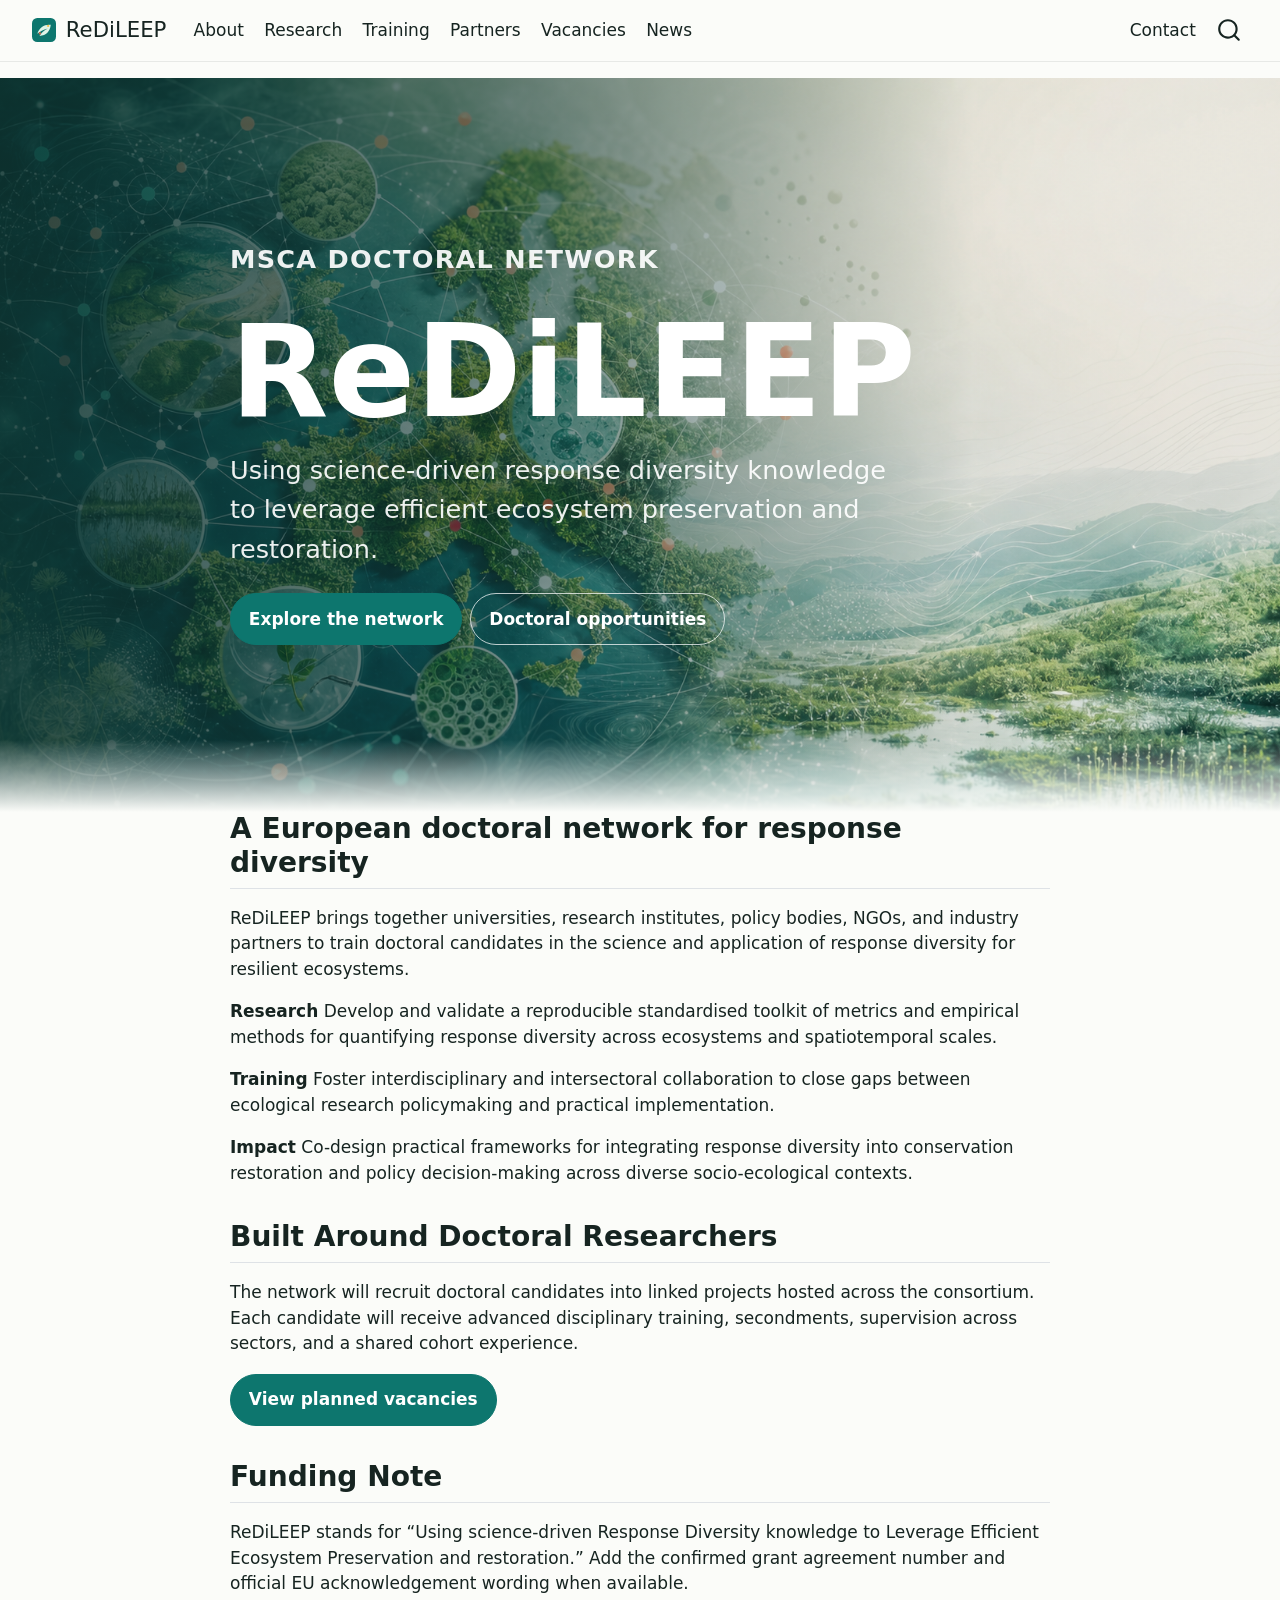
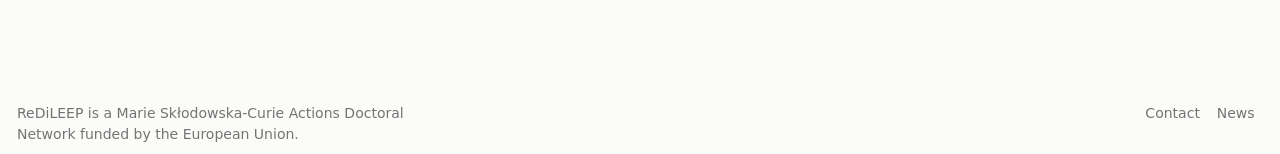
==== index.html @ 951e78fd "deploy: 52d6a5489ffa9ecd8401fdd044d159d2026a8891" ====
<!DOCTYPE html>
<html xmlns="http://www.w3.org/1999/xhtml" lang="en" xml:lang="en"><head>

<meta charset="utf-8">
<meta name="generator" content="quarto-1.9.38">

<meta name="viewport" content="width=device-width, initial-scale=1.0, user-scalable=yes">

<meta name="description" content="A funded MSCA Doctoral Network using response diversity knowledge to leverage efficient ecosystem preservation and restoration.">

<title>ReDiLEEP</title>
<style>
/* Default styles provided by pandoc.
** See https://pandoc.org/MANUAL.html#variables-for-html for config info.
*/
code{white-space: pre-wrap;}
span.smallcaps{font-variant: small-caps;}
div.columns{display: flex; gap: min(4vw, 1.5em);}
div.column{flex: auto; overflow-x: auto;}
div.hanging-indent{margin-left: 1.5em; text-indent: -1.5em;}
ul.task-list{list-style: none;}
ul.task-list li input[type="checkbox"] {
  width: 0.8em;
  margin: 0 0.8em 0.2em -1em; /* quarto-specific, see https://github.com/quarto-dev/quarto-cli/issues/4556 */ 
  vertical-align: middle;
}
</style>


<script src="site_libs/quarto-nav/quarto-nav.js"></script>
<script src="site_libs/clipboard/clipboard.min.js"></script>
<script src="site_libs/quarto-search/autocomplete.umd.js"></script>
<script src="site_libs/quarto-search/fuse.min.js"></script>
<script src="site_libs/quarto-search/quarto-search.js"></script>
<meta name="quarto:offset" content="./">
<link href="./assets/favicon.svg" rel="icon" type="image/svg+xml">
<script src="site_libs/quarto-html/quarto.js" type="module"></script>
<script src="site_libs/quarto-html/tabsets/tabsets.js" type="module"></script>
<script src="site_libs/quarto-html/popper.min.js"></script>
<script src="site_libs/quarto-html/tippy.umd.min.js"></script>
<script src="site_libs/quarto-html/anchor.min.js"></script>
<link href="site_libs/quarto-html/tippy.css" rel="stylesheet">
<link href="site_libs/quarto-html/quarto-syntax-highlighting-15634bcf2e68342d4ad2dfa704d543f6.css" rel="stylesheet" id="quarto-text-highlighting-styles">
<script src="site_libs/bootstrap/bootstrap.min.js"></script>
<link href="site_libs/bootstrap/bootstrap-icons.css" rel="stylesheet">
<link href="site_libs/bootstrap/bootstrap-260b7cdba94019fc39556eeddcb4f0ac.min.css" rel="stylesheet" append-hash="true" id="quarto-bootstrap" data-mode="light">
<script id="quarto-search-options" type="application/json">{
  "location": "navbar",
  "copy-button": false,
  "collapse-after": 3,
  "panel-placement": "end",
  "type": "overlay",
  "limit": 50,
  "keyboard-shortcut": [
    "f",
    "/",
    "s"
  ],
  "show-item-context": false,
  "language": {
    "search-no-results-text": "No results",
    "search-matching-documents-text": "matching documents",
    "search-copy-link-title": "Copy link to search",
    "search-hide-matches-text": "Hide additional matches",
    "search-more-match-text": "more match in this document",
    "search-more-matches-text": "more matches in this document",
    "search-clear-button-title": "Clear",
    "search-text-placeholder": "",
    "search-detached-cancel-button-title": "Cancel",
    "search-submit-button-title": "Submit",
    "search-label": "Search"
  }
}</script>
<style>html{ scroll-behavior: smooth; }</style>


</head>

<body class="nav-fixed quarto-light">

<div id="quarto-search-results"></div>
  <header id="quarto-header" class="headroom fixed-top">
    <nav class="navbar navbar-expand-lg " data-bs-theme="dark">
      <div class="navbar-container container-fluid">
      <div class="navbar-brand-container mx-auto">
    <a href="./index.html" class="navbar-brand navbar-brand-logo">
    <img src="./assets/favicon.svg" alt="" class="navbar-logo light-content">
    <img src="./assets/favicon.svg" alt="" class="navbar-logo dark-content">
    </a>
    <a class="navbar-brand" href="./index.html">
    <span class="navbar-title">ReDiLEEP</span>
    </a>
  </div>
            <div id="quarto-search" class="" title="Search"></div>
          <button class="navbar-toggler" type="button" data-bs-toggle="collapse" data-bs-target="#navbarCollapse" aria-controls="navbarCollapse" role="menu" aria-expanded="false" aria-label="Toggle navigation" onclick="if (window.quartoToggleHeadroom) { window.quartoToggleHeadroom(); }">
  <span class="navbar-toggler-icon"></span>
</button>
          <div class="collapse navbar-collapse" id="navbarCollapse">
            <ul class="navbar-nav navbar-nav-scroll me-auto">
  <li class="nav-item">
    <a class="nav-link" href="./about.html"> 
<span class="menu-text">About</span></a>
  </li>  
  <li class="nav-item">
    <a class="nav-link" href="./research.html"> 
<span class="menu-text">Research</span></a>
  </li>  
  <li class="nav-item">
    <a class="nav-link" href="./training.html"> 
<span class="menu-text">Training</span></a>
  </li>  
  <li class="nav-item">
    <a class="nav-link" href="./partners.html"> 
<span class="menu-text">Partners</span></a>
  </li>  
  <li class="nav-item">
    <a class="nav-link" href="./vacancies.html"> 
<span class="menu-text">Vacancies</span></a>
  </li>  
  <li class="nav-item">
    <a class="nav-link" href="./news.html"> 
<span class="menu-text">News</span></a>
  </li>  
</ul>
            <ul class="navbar-nav navbar-nav-scroll ms-auto">
  <li class="nav-item">
    <a class="nav-link" href="./contact.html"> 
<span class="menu-text">Contact</span></a>
  </li>  
</ul>
          </div> <!-- /navcollapse -->
            <div class="quarto-navbar-tools">
</div>
      </div> <!-- /container-fluid -->
    </nav>
</header>
<!-- content -->
<div id="quarto-content" class="quarto-container page-columns page-rows-contents page-layout-full page-navbar">
<!-- sidebar -->
<!-- margin-sidebar -->
    
<!-- main -->
<main class="content column-page" id="quarto-document-content">

<header id="title-block-header" class="quarto-title-block default">
<div class="quarto-title">
<h1 class="title">ReDiLEEP</h1>
</div>

<div>
  <div class="description">
    A funded MSCA Doctoral Network using response diversity knowledge to leverage efficient ecosystem preservation and restoration.
  </div>
</div>


<div class="quarto-title-meta column-page">

    
  
    
  </div>
  


</header>


<div class="hero">
<div class="hero-copy">
<div class="kicker">
<p>MSCA Doctoral Network</p>
</div>
<section id="redileep" class="level1">
<h1>ReDiLEEP</h1>
<p>Using science-driven response diversity knowledge to leverage efficient ecosystem preservation and restoration.</p>
<div class="hero-actions">
<p><a href="./about.html" class="btn btn-primary">Explore the network</a> <a href="./vacancies.html" class="btn btn-outline-light">Doctoral opportunities</a></p>
</div>
</section>
</div>
</div>
<section id="a-european-doctoral-network-for-response-diversity" class="level2">
<h2 class="anchored" data-anchor-id="a-european-doctoral-network-for-response-diversity">A European doctoral network for response diversity</h2>
<p>ReDiLEEP brings together universities, research institutes, policy bodies, NGOs, and industry partners to train doctoral candidates in the science and application of response diversity for resilient ecosystems.</p>
<p><strong>Research</strong> Develop and validate a reproducible standardised toolkit of metrics and empirical methods for quantifying response diversity across ecosystems and spatiotemporal scales.</p>
<p><strong>Training</strong> Foster interdisciplinary and intersectoral collaboration to close gaps between ecological research policymaking and practical implementation.</p>
<p><strong>Impact</strong> Co-design practical frameworks for integrating response diversity into conservation restoration and policy decision-making across diverse socio-ecological contexts.</p>
</section>
<section id="built-around-doctoral-researchers" class="level2">
<h2 class="anchored" data-anchor-id="built-around-doctoral-researchers">Built Around Doctoral Researchers</h2>
<p>The network will recruit doctoral candidates into linked projects hosted across the consortium. Each candidate will receive advanced disciplinary training, secondments, supervision across sectors, and a shared cohort experience.</p>
<p><a href="./vacancies.html" class="btn btn-primary">View planned vacancies</a></p>
</section>
<section id="funding-note" class="level2">
<h2 class="anchored" data-anchor-id="funding-note">Funding Note</h2>
<p>ReDiLEEP stands for “Using science-driven Response Diversity knowledge to Leverage Efficient Ecosystem Preservation and restoration.” Add the confirmed grant agreement number and official EU acknowledgement wording when available.</p>
</section>



</main> <!-- /main -->
<script id="quarto-html-after-body" type="application/javascript">
  window.document.addEventListener("DOMContentLoaded", function (event) {
    const icon = "";
    const anchorJS = new window.AnchorJS();
    anchorJS.options = {
      placement: 'right',
      icon: icon
    };
    anchorJS.add('.anchored');
    const isCodeAnnotation = (el) => {
      for (const clz of el.classList) {
        if (clz.startsWith('code-annotation-')) {                     
          return true;
        }
      }
      return false;
    }
    const onCopySuccess = function(e) {
      // button target
      const button = e.trigger;
      // don't keep focus
      button.blur();
      // flash "checked"
      button.classList.add('code-copy-button-checked');
      var currentTitle = button.getAttribute("title");
      button.setAttribute("title", "Copied!");
      let tooltip;
      if (window.bootstrap) {
        button.setAttribute("data-bs-toggle", "tooltip");
        button.setAttribute("data-bs-placement", "left");
        button.setAttribute("data-bs-title", "Copied!");
        tooltip = new bootstrap.Tooltip(button, 
          { trigger: "manual", 
            customClass: "code-copy-button-tooltip",
            offset: [0, -8]});
        tooltip.show();    
      }
      setTimeout(function() {
        if (tooltip) {
          tooltip.hide();
          button.removeAttribute("data-bs-title");
          button.removeAttribute("data-bs-toggle");
          button.removeAttribute("data-bs-placement");
        }
        button.setAttribute("title", currentTitle);
        button.classList.remove('code-copy-button-checked');
      }, 1000);
      // clear code selection
      e.clearSelection();
    }
    const getTextToCopy = function(trigger) {
      const outerScaffold = trigger.parentElement.cloneNode(true);
      const codeEl = outerScaffold.querySelector('code');
      for (const childEl of codeEl.children) {
        if (isCodeAnnotation(childEl)) {
          childEl.remove();
        }
      }
      return codeEl.innerText;
    }
    const clipboard = new window.ClipboardJS('.code-copy-button:not([data-in-quarto-modal])', {
      text: getTextToCopy
    });
    clipboard.on('success', onCopySuccess);
    if (window.document.getElementById('quarto-embedded-source-code-modal')) {
      const clipboardModal = new window.ClipboardJS('.code-copy-button[data-in-quarto-modal]', {
        text: getTextToCopy,
        container: window.document.getElementById('quarto-embedded-source-code-modal')
      });
      clipboardModal.on('success', onCopySuccess);
    }
      var localhostRegex = new RegExp(/^(?:http|https):\/\/localhost\:?[0-9]*\//);
      var mailtoRegex = new RegExp(/^mailto:/);
        var filterRegex = new RegExp("https:\/\/redileep\.eu");
      var isInternal = (href) => {
          return filterRegex.test(href) || localhostRegex.test(href) || mailtoRegex.test(href);
      }
      // Inspect non-navigation links and adorn them if external
     var links = window.document.querySelectorAll('a[href]:not(.nav-link):not(.navbar-brand):not(.toc-action):not(.sidebar-link):not(.sidebar-item-toggle):not(.pagination-link):not(.no-external):not([aria-hidden]):not(.dropdown-item):not(.quarto-navigation-tool):not(.about-link)');
      for (var i=0; i<links.length; i++) {
        const link = links[i];
        if (!isInternal(link.href)) {
          // undo the damage that might have been done by quarto-nav.js in the case of
          // links that we want to consider external
          if (link.dataset.originalHref !== undefined) {
            link.href = link.dataset.originalHref;
          }
            // target, if specified
            link.setAttribute("target", "_blank");
            if (link.getAttribute("rel") === null) {
              link.setAttribute("rel", "noopener");
            }
        }
      }
    function tippyHover(el, contentFn, onTriggerFn, onUntriggerFn) {
      const config = {
        allowHTML: true,
        maxWidth: 500,
        delay: 100,
        arrow: false,
        appendTo: function(el) {
            return el.parentElement;
        },
        interactive: true,
        interactiveBorder: 10,
        theme: 'quarto',
        placement: 'bottom-start',
      };
      if (contentFn) {
        config.content = contentFn;
      }
      if (onTriggerFn) {
        config.onTrigger = onTriggerFn;
      }
      if (onUntriggerFn) {
        config.onUntrigger = onUntriggerFn;
      }
      window.tippy(el, config); 
    }
    const noterefs = window.document.querySelectorAll('a[role="doc-noteref"]');
    for (var i=0; i<noterefs.length; i++) {
      const ref = noterefs[i];
      tippyHover(ref, function() {
        // use id or data attribute instead here
        let href = ref.getAttribute('data-footnote-href') || ref.getAttribute('href');
        try { href = new URL(href).hash; } catch {}
        const id = href.replace(/^#\/?/, "");
        const note = window.document.getElementById(id);
        if (note) {
          return note.innerHTML;
        } else {
          return "";
        }
      });
    }
    const xrefs = window.document.querySelectorAll('a.quarto-xref');
    const processXRef = (id, note) => {
      // Strip column container classes
      const stripColumnClz = (el) => {
        el.classList.remove("page-full", "page-columns");
        if (el.children) {
          for (const child of el.children) {
            stripColumnClz(child);
          }
        }
      }
      stripColumnClz(note)
      if (id === null || id.startsWith('sec-')) {
        // Special case sections, only their first couple elements
        const container = document.createElement("div");
        if (note.children && note.children.length > 2) {
          container.appendChild(note.children[0].cloneNode(true));
          for (let i = 1; i < note.children.length; i++) {
            const child = note.children[i];
            if (child.tagName === "P" && child.innerText === "") {
              continue;
            } else {
              container.appendChild(child.cloneNode(true));
              break;
            }
          }
          if (window.Quarto?.typesetMath) {
            window.Quarto.typesetMath(container);
          }
          return container.innerHTML
        } else {
          if (window.Quarto?.typesetMath) {
            window.Quarto.typesetMath(note);
          }
          return note.innerHTML;
        }
      } else {
        // Remove any anchor links if they are present
        const anchorLink = note.querySelector('a.anchorjs-link');
        if (anchorLink) {
          anchorLink.remove();
        }
        if (window.Quarto?.typesetMath) {
          window.Quarto.typesetMath(note);
        }
        if (note.classList.contains("callout")) {
          return note.outerHTML;
        } else {
          return note.innerHTML;
        }
      }
    }
    for (var i=0; i<xrefs.length; i++) {
      const xref = xrefs[i];
      tippyHover(xref, undefined, function(instance) {
        instance.disable();
        let url = xref.getAttribute('href');
        let hash = undefined; 
        if (url.startsWith('#')) {
          hash = url;
        } else {
          try { hash = new URL(url).hash; } catch {}
        }
        if (hash) {
          const id = hash.replace(/^#\/?/, "");
          const note = window.document.getElementById(id);
          if (note !== null) {
            try {
              const html = processXRef(id, note.cloneNode(true));
              instance.setContent(html);
            } finally {
              instance.enable();
              instance.show();
            }
          } else {
            // See if we can fetch this
            fetch(url.split('#')[0])
            .then(res => res.text())
            .then(html => {
              const parser = new DOMParser();
              const htmlDoc = parser.parseFromString(html, "text/html");
              const note = htmlDoc.getElementById(id);
              if (note !== null) {
                const html = processXRef(id, note);
                instance.setContent(html);
              } 
            }).finally(() => {
              instance.enable();
              instance.show();
            });
          }
        } else {
          // See if we can fetch a full url (with no hash to target)
          // This is a special case and we should probably do some content thinning / targeting
          fetch(url)
          .then(res => res.text())
          .then(html => {
            const parser = new DOMParser();
            const htmlDoc = parser.parseFromString(html, "text/html");
            const note = htmlDoc.querySelector('main.content');
            if (note !== null) {
              // This should only happen for chapter cross references
              // (since there is no id in the URL)
              // remove the first header
              if (note.children.length > 0 && note.children[0].tagName === "HEADER") {
                note.children[0].remove();
              }
              const html = processXRef(null, note);
              instance.setContent(html);
            } 
          }).finally(() => {
            instance.enable();
            instance.show();
          });
        }
      }, function(instance) {
      });
    }
        let selectedAnnoteEl;
        const selectorForAnnotation = ( cell, annotation) => {
          let cellAttr = 'data-code-cell="' + cell + '"';
          let lineAttr = 'data-code-annotation="' +  annotation + '"';
          const selector = 'span[' + cellAttr + '][' + lineAttr + ']';
          return selector;
        }
        const selectCodeLines = (annoteEl) => {
          const doc = window.document;
          const targetCell = annoteEl.getAttribute("data-target-cell");
          const targetAnnotation = annoteEl.getAttribute("data-target-annotation");
          const annoteSpan = window.document.querySelector(selectorForAnnotation(targetCell, targetAnnotation));
          const lines = annoteSpan.getAttribute("data-code-lines").split(",");
          const lineIds = lines.map((line) => {
            return targetCell + "-" + line;
          })
          let top = null;
          let height = null;
          let parent = null;
          if (lineIds.length > 0) {
              //compute the position of the single el (top and bottom and make a div)
              const el = window.document.getElementById(lineIds[0]);
              top = el.offsetTop;
              height = el.offsetHeight;
              parent = el.parentElement.parentElement;
            if (lineIds.length > 1) {
              const lastEl = window.document.getElementById(lineIds[lineIds.length - 1]);
              const bottom = lastEl.offsetTop + lastEl.offsetHeight;
              height = bottom - top;
            }
            if (top !== null && height !== null && parent !== null) {
              // cook up a div (if necessary) and position it 
              let div = window.document.getElementById("code-annotation-line-highlight");
              if (div === null) {
                div = window.document.createElement("div");
                div.setAttribute("id", "code-annotation-line-highlight");
                div.style.position = 'absolute';
                parent.appendChild(div);
              }
              div.style.top = top - 2 + "px";
              div.style.height = height + 4 + "px";
              div.style.left = 0;
              let gutterDiv = window.document.getElementById("code-annotation-line-highlight-gutter");
              if (gutterDiv === null) {
                gutterDiv = window.document.createElement("div");
                gutterDiv.setAttribute("id", "code-annotation-line-highlight-gutter");
                gutterDiv.style.position = 'absolute';
                const codeCell = window.document.getElementById(targetCell);
                const gutter = codeCell.querySelector('.code-annotation-gutter');
                gutter.appendChild(gutterDiv);
              }
              gutterDiv.style.top = top - 2 + "px";
              gutterDiv.style.height = height + 4 + "px";
            }
            selectedAnnoteEl = annoteEl;
          }
        };
        const unselectCodeLines = () => {
          const elementsIds = ["code-annotation-line-highlight", "code-annotation-line-highlight-gutter"];
          elementsIds.forEach((elId) => {
            const div = window.document.getElementById(elId);
            if (div) {
              div.remove();
            }
          });
          selectedAnnoteEl = undefined;
        };
          // Handle positioning of the toggle
      window.addEventListener(
        "resize",
        throttle(() => {
          elRect = undefined;
          if (selectedAnnoteEl) {
            selectCodeLines(selectedAnnoteEl);
          }
        }, 10)
      );
      function throttle(fn, ms) {
      let throttle = false;
      let timer;
        return (...args) => {
          if(!throttle) { // first call gets through
              fn.apply(this, args);
              throttle = true;
          } else { // all the others get throttled
              if(timer) clearTimeout(timer); // cancel #2
              timer = setTimeout(() => {
                fn.apply(this, args);
                timer = throttle = false;
              }, ms);
          }
        };
      }
        // Attach click handler to the DT
        const annoteDls = window.document.querySelectorAll('dt[data-target-cell]');
        for (const annoteDlNode of annoteDls) {
          annoteDlNode.addEventListener('click', (event) => {
            const clickedEl = event.target;
            if (clickedEl !== selectedAnnoteEl) {
              unselectCodeLines();
              const activeEl = window.document.querySelector('dt[data-target-cell].code-annotation-active');
              if (activeEl) {
                activeEl.classList.remove('code-annotation-active');
              }
              selectCodeLines(clickedEl);
              clickedEl.classList.add('code-annotation-active');
            } else {
              // Unselect the line
              unselectCodeLines();
              clickedEl.classList.remove('code-annotation-active');
            }
          });
        }
    const findCites = (el) => {
      const parentEl = el.parentElement;
      if (parentEl) {
        const cites = parentEl.dataset.cites;
        if (cites) {
          return {
            el,
            cites: cites.split(' ')
          };
        } else {
          return findCites(el.parentElement)
        }
      } else {
        return undefined;
      }
    };
    var bibliorefs = window.document.querySelectorAll('a[role="doc-biblioref"]');
    for (var i=0; i<bibliorefs.length; i++) {
      const ref = bibliorefs[i];
      const citeInfo = findCites(ref);
      if (citeInfo) {
        tippyHover(citeInfo.el, function() {
          var popup = window.document.createElement('div');
          citeInfo.cites.forEach(function(cite) {
            var citeDiv = window.document.createElement('div');
            citeDiv.classList.add('hanging-indent');
            citeDiv.classList.add('csl-entry');
            var biblioDiv = window.document.getElementById('ref-' + cite);
            if (biblioDiv) {
              citeDiv.innerHTML = biblioDiv.innerHTML;
            }
            popup.appendChild(citeDiv);
          });
          return popup.innerHTML;
        });
      }
    }
  });
  </script>
</div> <!-- /content -->
<footer class="footer">
  <div class="nav-footer">
    <div class="nav-footer-left">
<p>ReDiLEEP is a Marie Skłodowska-Curie Actions Doctoral Network funded by the European Union.</p>
</div>   
    <div class="nav-footer-center">
      &nbsp;
    </div>
    <div class="nav-footer-right">
      <ul class="footer-items list-unstyled">
    <li class="nav-item">
    <a class="nav-link" href="./contact.html">
<p>Contact</p>
</a>
  </li>  
    <li class="nav-item">
    <a class="nav-link" href="./news.html">
<p>News</p>
</a>
  </li>  
</ul>
    </div>
  </div>
</footer>




<script src="site_libs/quarto-html/zenscroll-min.js"></script>
</body></html>
---- site_libs/quarto-html/tippy.css ----
.tippy-box[data-animation=fade][data-state=hidden]{opacity:0}[data-tippy-root]{max-width:calc(100vw - 10px)}.tippy-box{position:relative;background-color:#333;color:#fff;border-radius:4px;font-size:14px;line-height:1.4;white-space:normal;outline:0;transition-property:transform,visibility,opacity}.tippy-box[data-placement^=top]>.tippy-arrow{bottom:0}.tippy-box[data-placement^=top]>.tippy-arrow:before{bottom:-7px;left:0;border-width:8px 8px 0;border-top-color:initial;transform-origin:center top}.tippy-box[data-placement^=bottom]>.tippy-arrow{top:0}.tippy-box[data-placement^=bottom]>.tippy-arrow:before{top:-7px;left:0;border-width:0 8px 8px;border-bottom-color:initial;transform-origin:center bottom}.tippy-box[data-placement^=left]>.tippy-arrow{right:0}.tippy-box[data-placement^=left]>.tippy-arrow:before{border-width:8px 0 8px 8px;border-left-color:initial;right:-7px;transform-origin:center left}.tippy-box[data-placement^=right]>.tippy-arrow{left:0}.tippy-box[data-placement^=right]>.tippy-arrow:before{left:-7px;border-width:8px 8px 8px 0;border-right-color:initial;transform-origin:center right}.tippy-box[data-inertia][data-state=visible]{transition-timing-function:cubic-bezier(.54,1.5,.38,1.11)}.tippy-arrow{width:16px;height:16px;color:#333}.tippy-arrow:before{content:"";position:absolute;border-color:transparent;border-style:solid}.tippy-content{position:relative;padding:5px 9px;z-index:1}
---- site_libs/quarto-html/quarto-syntax-highlighting-15634bcf2e68342d4ad2dfa704d543f6.css ----
/* quarto syntax highlight colors */
:root {
  --quarto-hl-ot-color: #003B4F;
  --quarto-hl-at-color: #657422;
  --quarto-hl-ss-color: #20794D;
  --quarto-hl-an-color: #5E5E5E;
  --quarto-hl-fu-color: #4758AB;
  --quarto-hl-st-color: #20794D;
  --quarto-hl-cf-color: #003B4F;
  --quarto-hl-op-color: #5E5E5E;
  --quarto-hl-er-color: #AD0000;
  --quarto-hl-bn-color: #AD0000;
  --quarto-hl-al-color: #AD0000;
  --quarto-hl-va-color: #111111;
  --quarto-hl-bu-color: inherit;
  --quarto-hl-ex-color: inherit;
  --quarto-hl-pp-color: #AD0000;
  --quarto-hl-in-color: #5E5E5E;
  --quarto-hl-vs-color: #20794D;
  --quarto-hl-wa-color: #5E5E5E;
  --quarto-hl-do-color: #5E5E5E;
  --quarto-hl-im-color: #00769E;
  --quarto-hl-ch-color: #20794D;
  --quarto-hl-dt-color: #AD0000;
  --quarto-hl-fl-color: #AD0000;
  --quarto-hl-co-color: #5E5E5E;
  --quarto-hl-cv-color: #5E5E5E;
  --quarto-hl-cn-color: #8f5902;
  --quarto-hl-sc-color: #5E5E5E;
  --quarto-hl-dv-color: #AD0000;
  --quarto-hl-kw-color: #003B4F;
}

/* other quarto variables */
:root {
  --quarto-font-monospace: SFMono-Regular, Menlo, Monaco, Consolas, "Liberation Mono", "Courier New", monospace;
}

/* syntax highlight based on Pandoc's rules */
pre > code.sourceCode > span {
  color: #003B4F;
}

code.sourceCode > span {
  color: #003B4F;
}

div.sourceCode,
div.sourceCode pre.sourceCode {
  color: #003B4F;
}

/* Normal */
code span {
  color: #003B4F;
}

/* Alert */
code span.al {
  color: #AD0000;
  font-style: inherit;
}

/* Annotation */
code span.an {
  color: #5E5E5E;
  font-style: inherit;
}

/* Attribute */
code span.at {
  color: #657422;
  font-style: inherit;
}

/* BaseN */
code span.bn {
  color: #AD0000;
  font-style: inherit;
}

/* BuiltIn */
code span.bu {
  font-style: inherit;
}

/* ControlFlow */
code span.cf {
  color: #003B4F;
  font-weight: bold;
  font-style: inherit;
}

/* Char */
code span.ch {
  color: #20794D;
  font-style: inherit;
}

/* Constant */
code span.cn {
  color: #8f5902;
  font-style: inherit;
}

/* Comment */
code span.co {
  color: #5E5E5E;
  font-style: inherit;
}

/* CommentVar */
code span.cv {
  color: #5E5E5E;
  font-style: italic;
}

/* Documentation */
code span.do {
  color: #5E5E5E;
  font-style: italic;
}

/* DataType */
code span.dt {
  color: #AD0000;
  font-style: inherit;
}

/* DecVal */
code span.dv {
  color: #AD0000;
  font-style: inherit;
}

/* Error */
code span.er {
  color: #AD0000;
  font-style: inherit;
}

/* Extension */
code span.ex {
  font-style: inherit;
}

/* Float */
code span.fl {
  color: #AD0000;
  font-style: inherit;
}

/* Function */
code span.fu {
  color: #4758AB;
  font-style: inherit;
}

/* Import */
code span.im {
  color: #00769E;
  font-style: inherit;
}

/* Information */
code span.in {
  color: #5E5E5E;
  font-style: inherit;
}

/* Keyword */
code span.kw {
  color: #003B4F;
  font-weight: bold;
  font-style: inherit;
}

/* Operator */
code span.op {
  color: #5E5E5E;
  font-style: inherit;
}

/* Other */
code span.ot {
  color: #003B4F;
  font-style: inherit;
}

/* Preprocessor */
code span.pp {
  color: #AD0000;
  font-style: inherit;
}

/* SpecialChar */
code span.sc {
  color: #5E5E5E;
  font-style: inherit;
}

/* SpecialString */
code span.ss {
  color: #20794D;
  font-style: inherit;
}

/* String */
code span.st {
  color: #20794D;
  font-style: inherit;
}

/* Variable */
code span.va {
  color: #111111;
  font-style: inherit;
}

/* VerbatimString */
code span.vs {
  color: #20794D;
  font-style: inherit;
}

/* Warning */
code span.wa {
  color: #5E5E5E;
  font-style: italic;
}

.prevent-inlining {
  content: "</";
}

/*# sourceMappingURL=f23921c56f73e400b49028c9186a1aa0.css.map */
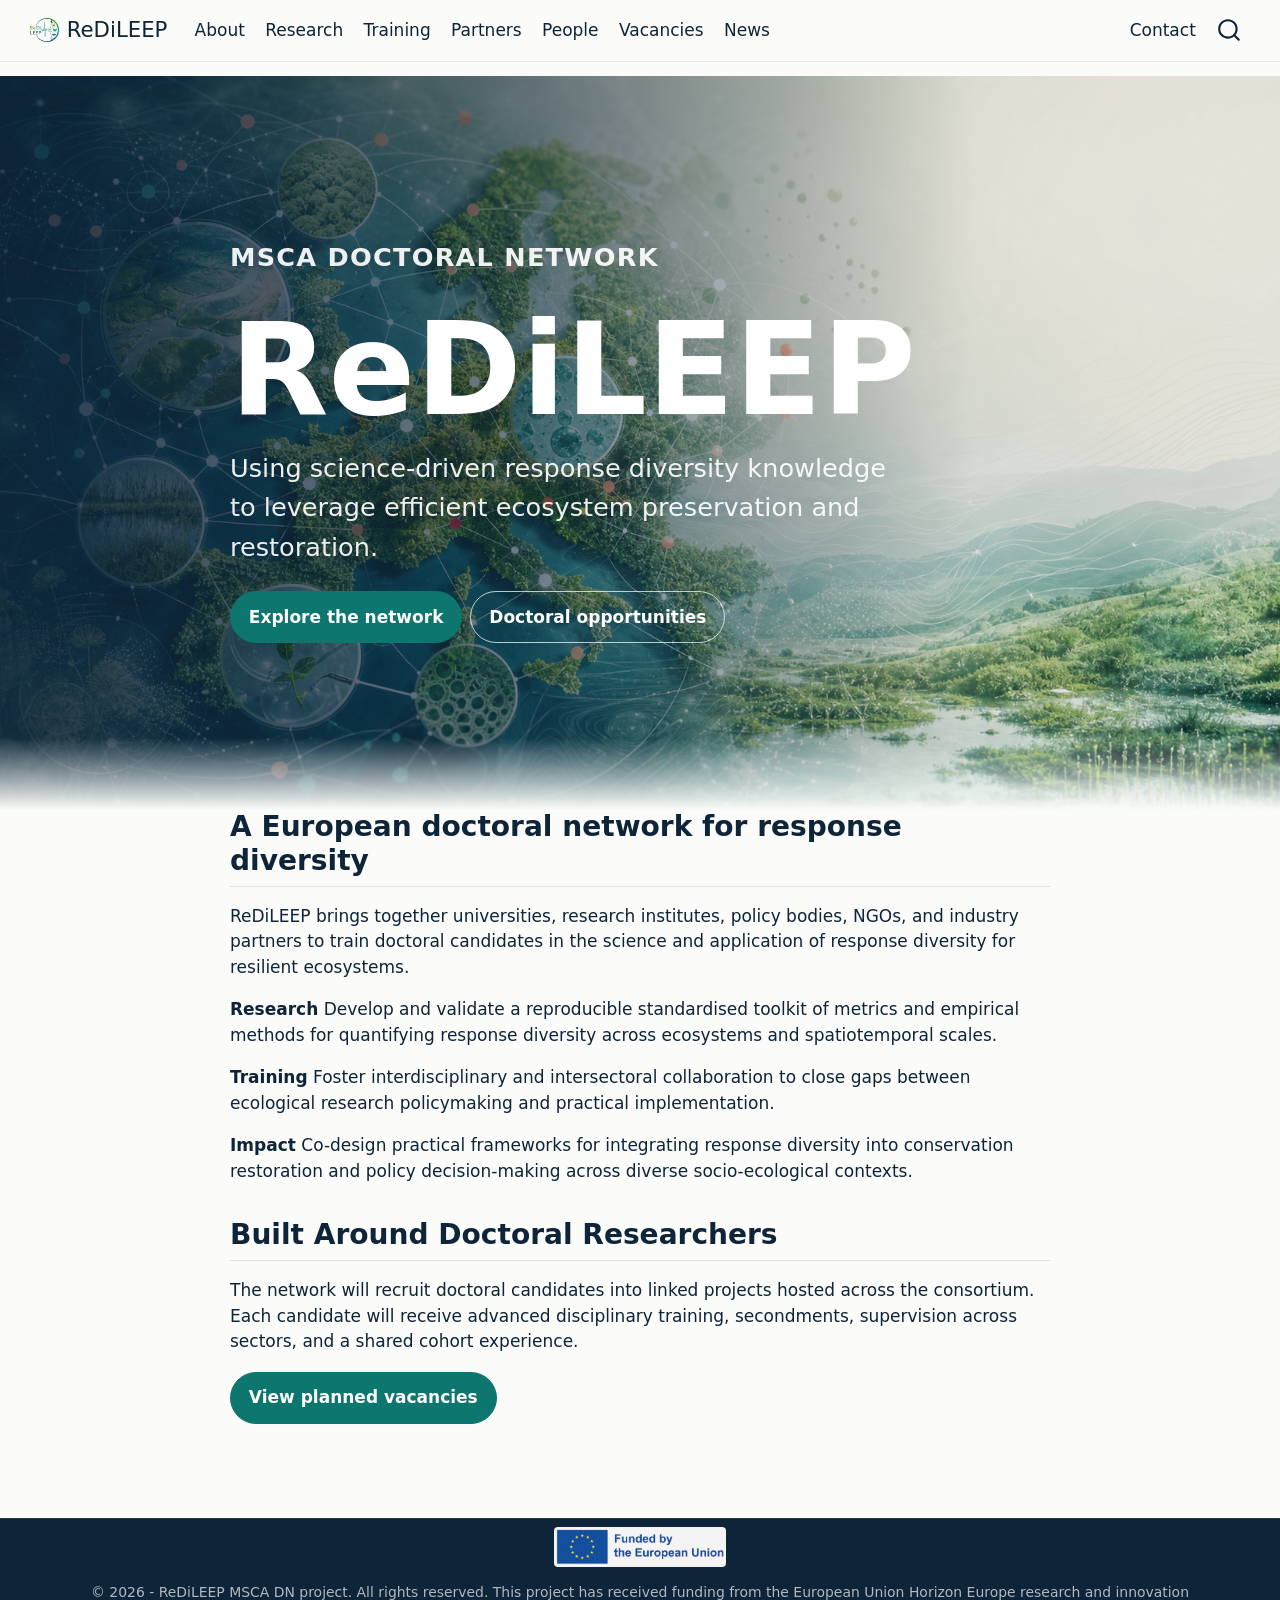
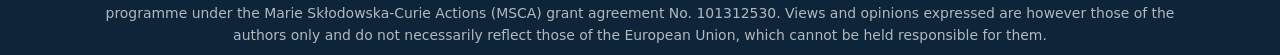
==== commit 29b56391: "deploy: 8569659bd9daee19c4c095da6e23e1276e5720ea" ====
--- a/index.html
+++ b/index.html
@@ -2,7 +2,7 @@
 <html xmlns="http://www.w3.org/1999/xhtml" lang="en" xml:lang="en"><head>
 
 <meta charset="utf-8">
-<meta name="generator" content="quarto-1.9.38">
+<meta name="generator" content="quarto-1.10.18">
 
 <meta name="viewport" content="width=device-width, initial-scale=1.0, user-scalable=yes">
 
@@ -13,10 +13,13 @@
 /* Default styles provided by pandoc.
 ** See https://pandoc.org/MANUAL.html#variables-for-html for config info.
 */
-code{white-space: pre-wrap;}
 span.smallcaps{font-variant: small-caps;}
-div.columns{display: flex; gap: min(4vw, 1.5em);}
-div.column{flex: auto; overflow-x: auto;}
+div.columns{display: flex; gap: 1.5em;}
+div.column{flex: auto;}
+@media screen {
+div.columns{gap: min(4vw, 1.5em);}
+div.column{overflow-x: auto;}
+}
 div.hanging-indent{margin-left: 1.5em; text-indent: -1.5em;}
 ul.task-list{list-style: none;}
 ul.task-list li input[type="checkbox"] {
@@ -40,10 +43,10 @@
 <script src="site_libs/quarto-html/tippy.umd.min.js"></script>
 <script src="site_libs/quarto-html/anchor.min.js"></script>
 <link href="site_libs/quarto-html/tippy.css" rel="stylesheet">
-<link href="site_libs/quarto-html/quarto-syntax-highlighting-15634bcf2e68342d4ad2dfa704d543f6.css" rel="stylesheet" id="quarto-text-highlighting-styles">
+<link href="site_libs/quarto-html/quarto-syntax-highlighting-64a204ab8560d761af7679ceaba22944.css" rel="stylesheet" id="quarto-text-highlighting-styles">
 <script src="site_libs/bootstrap/bootstrap.min.js"></script>
 <link href="site_libs/bootstrap/bootstrap-icons.css" rel="stylesheet">
-<link href="site_libs/bootstrap/bootstrap-260b7cdba94019fc39556eeddcb4f0ac.min.css" rel="stylesheet" append-hash="true" id="quarto-bootstrap" data-mode="light">
+<link href="site_libs/bootstrap/bootstrap-7fabfc494e261d5a798fcf33cf4f8212.min.css" rel="stylesheet" append-hash="true" id="quarto-bootstrap" data-mode="light">
 <script id="quarto-search-options" type="application/json">{
   "location": "navbar",
   "copy-button": false,
@@ -84,8 +87,8 @@
       <div class="navbar-container container-fluid">
       <div class="navbar-brand-container mx-auto">
     <a href="./index.html" class="navbar-brand navbar-brand-logo">
-    <img src="./assets/favicon.svg" alt="" class="navbar-logo light-content">
-    <img src="./assets/favicon.svg" alt="" class="navbar-logo dark-content">
+    <img src="./assets/network-logo/redileep-logo.png" alt="" class="navbar-logo light-content">
+    <img src="./assets/network-logo/redileep-logo.png" alt="" class="navbar-logo dark-content">
     </a>
     <a class="navbar-brand" href="./index.html">
     <span class="navbar-title">ReDiLEEP</span>
@@ -114,6 +117,10 @@
 <span class="menu-text">Partners</span></a>
   </li>  
   <li class="nav-item">
+    <a class="nav-link" href="./people.html"> 
+<span class="menu-text">People</span></a>
+  </li>  
+  <li class="nav-item">
     <a class="nav-link" href="./vacancies.html"> 
 <span class="menu-text">Vacancies</span></a>
   </li>  
@@ -191,10 +198,6 @@
 <h2 class="anchored" data-anchor-id="built-around-doctoral-researchers">Built Around Doctoral Researchers</h2>
 <p>The network will recruit doctoral candidates into linked projects hosted across the consortium. Each candidate will receive advanced disciplinary training, secondments, supervision across sectors, and a shared cohort experience.</p>
 <p><a href="./vacancies.html" class="btn btn-primary">View planned vacancies</a></p>
-</section>
-<section id="funding-note" class="level2">
-<h2 class="anchored" data-anchor-id="funding-note">Funding Note</h2>
-<p>ReDiLEEP stands for “Using science-driven Response Diversity knowledge to Leverage Efficient Ecosystem Preservation and restoration.” Add the confirmed grant agreement number and official EU acknowledgement wording when available.</p>
 </section>
 
 
@@ -609,24 +612,14 @@
 <footer class="footer">
   <div class="nav-footer">
     <div class="nav-footer-left">
-<p>ReDiLEEP is a Marie Skłodowska-Curie Actions Doctoral Network funded by the European Union.</p>
-</div>   
+      &nbsp;
+    </div>   
     <div class="nav-footer-center">
+<img src="./assets/funder-logos/eu-funded.png" alt="Funded by the European Union" class="funder-logo">
+<p>© 2026 - ReDiLEEP MSCA DN project. All rights reserved. This project has received funding from the European Union Horizon Europe research and innovation programme under the Marie Skłodowska-Curie Actions (MSCA) grant agreement No.&nbsp;101312530. Views and opinions expressed are however those of the authors only and do not necessarily reflect those of the European Union, which cannot be held responsible for them.</p>
+</div>
+    <div class="nav-footer-right">
       &nbsp;
-    </div>
-    <div class="nav-footer-right">
-      <ul class="footer-items list-unstyled">
-    <li class="nav-item">
-    <a class="nav-link" href="./contact.html">
-<p>Contact</p>
-</a>
-  </li>  
-    <li class="nav-item">
-    <a class="nav-link" href="./news.html">
-<p>News</p>
-</a>
-  </li>  
-</ul>
     </div>
   </div>
 </footer>
--- a/site_libs/quarto-html/quarto-syntax-highlighting-64a204ab8560d761af7679ceaba22944.css
+++ b/site_libs/quarto-html/quarto-syntax-highlighting-64a204ab8560d761af7679ceaba22944.css
@@ -0,0 +1,236 @@
+/* quarto syntax highlight colors */
+:root {
+  --quarto-hl-ot-color: #003B4F;
+  --quarto-hl-at-color: #657422;
+  --quarto-hl-ss-color: #20794D;
+  --quarto-hl-an-color: #5E5E5E;
+  --quarto-hl-fu-color: #4758AB;
+  --quarto-hl-st-color: #20794D;
+  --quarto-hl-cf-color: #003B4F;
+  --quarto-hl-op-color: #5E5E5E;
+  --quarto-hl-er-color: #AD0000;
+  --quarto-hl-bn-color: #AD0000;
+  --quarto-hl-al-color: #AD0000;
+  --quarto-hl-va-color: #111111;
+  --quarto-hl-bu-color: inherit;
+  --quarto-hl-ex-color: inherit;
+  --quarto-hl-pp-color: #AD0000;
+  --quarto-hl-in-color: #5E5E5E;
+  --quarto-hl-vs-color: #20794D;
+  --quarto-hl-wa-color: #5E5E5E;
+  --quarto-hl-do-color: #5E5E5E;
+  --quarto-hl-im-color: #00769E;
+  --quarto-hl-ch-color: #20794D;
+  --quarto-hl-dt-color: #AD0000;
+  --quarto-hl-fl-color: #AD0000;
+  --quarto-hl-co-color: #5E5E5E;
+  --quarto-hl-cv-color: #5E5E5E;
+  --quarto-hl-cn-color: #8f5902;
+  --quarto-hl-sc-color: #5E5E5E;
+  --quarto-hl-dv-color: #AD0000;
+  --quarto-hl-kw-color: #003B4F;
+}
+
+/* other quarto variables */
+:root {
+  --quarto-font-monospace: SFMono-Regular, Menlo, Monaco, Consolas, "Liberation Mono", "Courier New", monospace;
+}
+
+/* syntax highlight based on Pandoc's rules */
+pre > code.sourceCode > span {
+  color: #003B4F;
+}
+
+code.sourceCode > span {
+  color: #003B4F;
+}
+
+div.sourceCode,
+div.sourceCode pre.sourceCode {
+  color: #003B4F;
+}
+
+/* Normal */
+code span {
+  color: #003B4F;
+}
+
+/* Alert */
+code span.al {
+  color: #AD0000;
+  font-style: inherit;
+}
+
+/* Annotation */
+code span.an {
+  color: #5E5E5E;
+  font-style: inherit;
+}
+
+/* Attribute */
+code span.at {
+  color: #657422;
+  font-style: inherit;
+}
+
+/* BaseN */
+code span.bn {
+  color: #AD0000;
+  font-style: inherit;
+}
+
+/* BuiltIn */
+code span.bu {
+  font-style: inherit;
+}
+
+/* ControlFlow */
+code span.cf {
+  color: #003B4F;
+  font-weight: bold;
+  font-style: inherit;
+}
+
+/* Char */
+code span.ch {
+  color: #20794D;
+  font-style: inherit;
+}
+
+/* Constant */
+code span.cn {
+  color: #8f5902;
+  font-style: inherit;
+}
+
+/* Comment */
+code span.co {
+  color: #5E5E5E;
+  font-style: inherit;
+}
+
+/* CommentVar */
+code span.cv {
+  color: #5E5E5E;
+  font-style: italic;
+}
+
+/* Documentation */
+code span.do {
+  color: #5E5E5E;
+  font-style: italic;
+}
+
+/* DataType */
+code span.dt {
+  color: #AD0000;
+  font-style: inherit;
+}
+
+/* DecVal */
+code span.dv {
+  color: #AD0000;
+  font-style: inherit;
+}
+
+/* Error */
+code span.er {
+  color: #AD0000;
+  font-style: inherit;
+}
+
+/* Extension */
+code span.ex {
+  font-style: inherit;
+}
+
+/* Float */
+code span.fl {
+  color: #AD0000;
+  font-style: inherit;
+}
+
+/* Function */
+code span.fu {
+  color: #4758AB;
+  font-style: inherit;
+}
+
+/* Import */
+code span.im {
+  color: #00769E;
+  font-style: inherit;
+}
+
+/* Information */
+code span.in {
+  color: #5E5E5E;
+  font-style: inherit;
+}
+
+/* Keyword */
+code span.kw {
+  color: #003B4F;
+  font-weight: bold;
+  font-style: inherit;
+}
+
+/* Operator */
+code span.op {
+  color: #5E5E5E;
+  font-style: inherit;
+}
+
+/* Other */
+code span.ot {
+  color: #003B4F;
+  font-style: inherit;
+}
+
+/* Preprocessor */
+code span.pp {
+  color: #AD0000;
+  font-style: inherit;
+}
+
+/* SpecialChar */
+code span.sc {
+  color: #5E5E5E;
+  font-style: inherit;
+}
+
+/* SpecialString */
+code span.ss {
+  color: #20794D;
+  font-style: inherit;
+}
+
+/* String */
+code span.st {
+  color: #20794D;
+  font-style: inherit;
+}
+
+/* Variable */
+code span.va {
+  color: #111111;
+  font-style: inherit;
+}
+
+/* VerbatimString */
+code span.vs {
+  color: #20794D;
+  font-style: inherit;
+}
+
+/* Warning */
+code span.wa {
+  color: #5E5E5E;
+  font-style: italic;
+}
+
+.prevent-inlining {
+  content: "</";
+}
+
+/*# sourceMappingURL=9d8d5bb603a83b8298b89080a598c93b.css.map */
